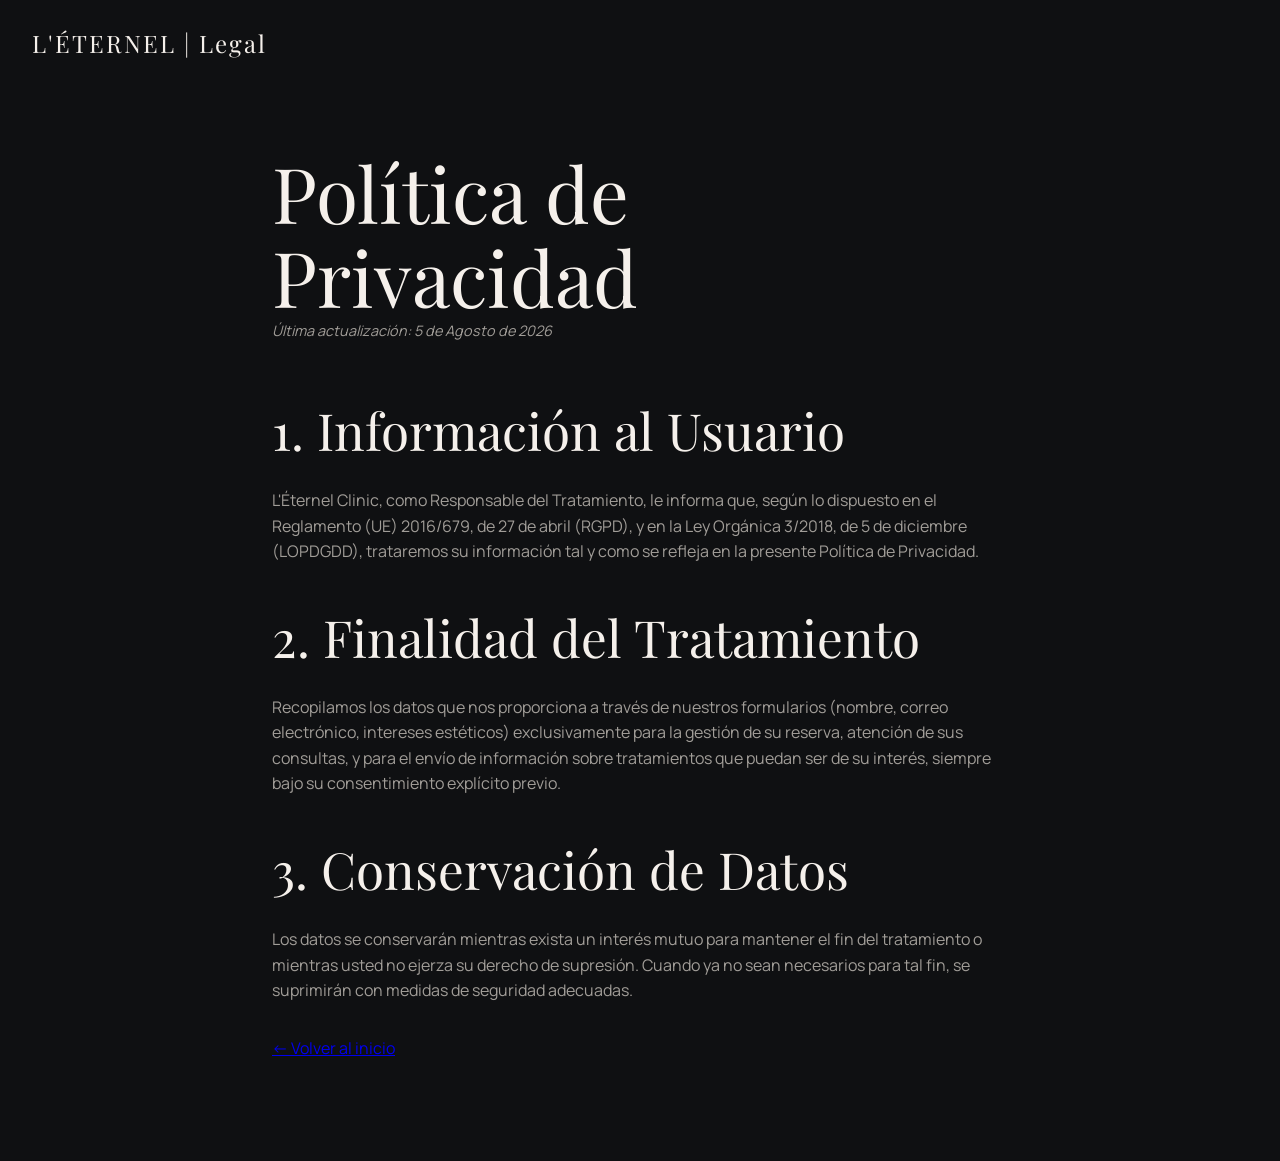
==== privacy.html @ 7c39fece "Add files via upload" ====
<!DOCTYPE html>
<html lang="es">
<head>
    <meta charset="UTF-8">
    <meta name="viewport" content="width=device-width, initial-scale=1.0">
    <title>Política de Privacidad | L'Éternel Clinic</title>
    <link href="https://fonts.googleapis.com/css2?family=Manrope:wght@300;400;600&family=Playfair+Display:ital,wght@0,400;0,600;1,400&display=swap" rel="stylesheet">
    <link rel="stylesheet" href="styles.css">
</head>
<body class="page-legal">

    <nav class="navbar solid-nav">
        <div class="nav-container">
            <a href="index.html" class="logo">L'ÉTERNEL <span>| Legal</span></a>
        </div>
    </nav>

    <main class="legal-content">
        <h1>Política de Privacidad</h1>
        <p class="last-updated">Última actualización: 5 de Agosto de 2026</p>
        
        <h2>1. Información al Usuario</h2>
        <p>L'Éternel Clinic, como Responsable del Tratamiento, le informa que, según lo dispuesto en el Reglamento (UE) 2016/679, de 27 de abril (RGPD), y en la Ley Orgánica 3/2018, de 5 de diciembre (LOPDGDD), trataremos su información tal y como se refleja en la presente Política de Privacidad.</p>

        <h2>2. Finalidad del Tratamiento</h2>
        <p>Recopilamos los datos que nos proporciona a través de nuestros formularios (nombre, correo electrónico, intereses estéticos) exclusivamente para la gestión de su reserva, atención de sus consultas, y para el envío de información sobre tratamientos que puedan ser de su interés, siempre bajo su consentimiento explícito previo.</p>

        <h2>3. Conservación de Datos</h2>
        <p>Los datos se conservarán mientras exista un interés mutuo para mantener el fin del tratamiento o mientras usted no ejerza su derecho de supresión. Cuando ya no sean necesarios para tal fin, se suprimirán con medidas de seguridad adecuadas.</p>

        <a href="index.html" class="link-arrow">← Volver al inicio</a>
    </main>

</body>
</html>
---- styles.css ----
/* =========================================
   VARIABLES & RESET
========================================= */
:root {
    /* Paleta Dark Luxury */
    --bg-dark: #0f1012;
    --bg-card: #181a1e;
    --text-main: #f5f0eb;
    --text-muted: #a19d98;
    --accent-gold: #d4af37;
    --accent-gold-hover: #e8c351;
    --nude: #e6dac3;
    
    /* Tipografía */
    --font-heading: 'Playfair Display', serif;
    --font-body: 'Manrope', sans-serif;
    
    /* Efectos */
    --transition: all 0.4s cubic-bezier(0.25, 1, 0.5, 1);
    --radius-lg: 24px;
    --radius-sm: 8px;
}

* {
    margin: 0;
    padding: 0;
    box-sizing: border-box;
}

html {
    scroll-behavior: smooth;
}

body {
    background-color: var(--bg-dark);
    color: var(--text-main);
    font-family: var(--font-body);
    line-height: 1.6;
    overflow-x: hidden;
}

/* =========================================
   TYPOGRAPHY & UTILS
========================================= */
h1, h2, h3, h4 {
    font-family: var(--font-heading);
    font-weight: 400;
}

h1 { font-size: clamp(3rem, 6vw, 5.5rem); line-height: 1.1; }
h2 { font-size: clamp(2.5rem, 4vw, 3.5rem); margin-bottom: 1rem; }
em { font-style: italic; color: var(--accent-gold); }

/* Reveal Animations */
.reveal {
    opacity: 0;
    transition: var(--transition);
    transition-duration: 1s;
}
.reveal.active {
    opacity: 1;
    transform: translateY(0);
}
.slide-up { transform: translateY(40px); }
.fade-in { transform: translateY(0); }
.delay-1 { transition-delay: 0.2s; }
.delay-2 { transition-delay: 0.4s; }

/* Buttons */
.btn-primary, .btn-secondary {
    display: inline-block;
    padding: 1rem 2rem;
    border-radius: 50px;
    font-size: 0.9rem;
    text-transform: uppercase;
    letter-spacing: 1px;
    text-decoration: none;
    transition: var(--transition);
    cursor: pointer;
    border: none;
}
.btn-primary {
    background-color: var(--accent-gold);
    color: var(--bg-dark);
    font-weight: 600;
}
.btn-primary:hover {
    background-color: var(--accent-gold-hover);
    transform: translateY(-3px);
    box-shadow: 0 10px 20px rgba(212, 175, 55, 0.2);
}
.btn-secondary {
    background-color: transparent;
    color: var(--text-main);
    border: 1px solid var(--text-main);
}
.btn-secondary:hover {
    background-color: var(--text-main);
    color: var(--bg-dark);
}

/* =========================================
   NAVIGATION (Glassmorphism)
========================================= */
.navbar {
    position: fixed;
    top: 0; width: 100%;
    z-index: 1000;
    padding: 1.5rem 0;
    transition: var(--transition);
}
.navbar.scrolled {
    background: rgba(15, 16, 18, 0.7);
    backdrop-filter: blur(15px);
    -webkit-backdrop-filter: blur(15px);
    padding: 1rem 0;
    border-bottom: 1px solid rgba(255,255,255,0.05);
}
.nav-container {
    max-width: 1400px;
    margin: 0 auto;
    padding: 0 2rem;
    display: flex;
    justify-content: space-between;
    align-items: center;
}
.logo {
    font-family: var(--font-heading);
    font-size: 1.5rem;
    color: var(--text-main);
    text-decoration: none;
    letter-spacing: 2px;
}
.nav-links { display: flex; gap: 2rem; }
.nav-links a {
    color: var(--text-main);
    text-decoration: none;
    font-size: 0.9rem;
    text-transform: uppercase;
    letter-spacing: 1px;
    transition: var(--transition);
}
.nav-links a:hover { color: var(--accent-gold); }

/* Hamburguesa Mobile */
.hamburger {
    display: none;
    background: none; border: none;
    cursor: pointer;
    width: 30px; height: 20px;
    position: relative;
    z-index: 1001;
}
.hamburger span {
    display: block; width: 100%; height: 2px;
    background: var(--text-main);
    position: absolute; left: 0;
    transition: var(--transition);
}
.hamburger span:nth-child(1) { top: 0; }
.hamburger span:nth-child(2) { bottom: 0; }
.hamburger.open span:nth-child(1) { top: 9px; transform: rotate(45deg); }
.hamburger.open span:nth-child(2) { bottom: 9px; transform: rotate(-45deg); }

/* =========================================
   HERO SECTION
========================================= */
.hero {
    height: 100vh;
    display: flex; align-items: center;
    position: relative;
    padding: 0 2rem;
}
.hero-bg {
    position: absolute;
    top: 0; left: 0; width: 100%; height: 100%;
    z-index: -1;
}
.hero-bg img {
    width: 100%; height: 100%; object-fit: cover;
}
.hero-overlay {
    position: absolute; top: 0; left: 0; width: 100%; height: 100%;
    background: linear-gradient(to right, rgba(15,16,18,0.95) 20%, rgba(15,16,18,0.2) 100%);
}
.hero-content {
    max-width: 700px;
    margin-left: 5vw;
}
.hero-content p {
    font-size: 1.2rem;
    color: var(--text-muted);
    margin: 1.5rem 0 2.5rem;
}
.hero-actions { display: flex; gap: 1rem; }

/* =========================================
   MANIFIESTO (Editorial)
========================================= */
.manifesto { padding: 10rem 2rem; max-width: 1400px; margin: 0 auto; }
.manifesto-grid {
    display: grid; grid-template-columns: 1fr 1fr; gap: 6rem; align-items: center;
}
.eyebrow {
    color: var(--accent-gold);
    text-transform: uppercase; letter-spacing: 2px; font-size: 0.8rem;
}
.manifesto-text p {
    color: var(--text-muted); margin-bottom: 1.5rem; font-size: 1.1rem;
}
.manifesto-img img {
    width: 100%; border-radius: var(--radius-lg);
    border-top-left-radius: 150px; /* Toque asimétrico */
}

/* =========================================
   SERVICES (Bento Grid)
========================================= */
.services { padding: 5rem 2rem 10rem; max-width: 1400px; margin: 0 auto; }
.section-header { text-align: center; margin-bottom: 4rem; }
.section-header p { color: var(--text-muted); }

.bento-grid {
    display: grid;
    grid-template-columns: repeat(3, 1fr);
    grid-template-rows: repeat(2, 300px);
    gap: 1.5rem;
}
.bento-item {
    border-radius: var(--radius-lg);
    overflow: hidden;
    position: relative;
    background-size: cover;
    background-position: center;
    transition: var(--transition);
}
.bento-item:hover { transform: scale(0.98); }
.bento-item.large { grid-column: span 2; grid-row: span 2; }
.bento-item.wide { grid-column: span 2; }

.bento-content {
    height: 100%; padding: 2rem;
    display: flex; flex-direction: column; justify-content: flex-end;
    background: linear-gradient(to top, rgba(0,0,0,0.8), transparent);
}
.dark-card { background: var(--bg-card); justify-content: flex-start; }
.nude-card { background: var(--nude); color: var(--bg-dark); justify-content: flex-start; }
.image-card { justify-content: center; align-items: center; text-align: center; }

/* =========================================
   RESULTADOS (Antes y Después JS)
========================================= */
.results { padding: 5rem 2rem; }
.compare-wrapper {
    max-width: 900px; margin: 0 auto;
    border-radius: var(--radius-lg); overflow: hidden;
    box-shadow: 0 20px 50px rgba(0,0,0,0.5);
}
.compare-container {
    position: relative; width: 100%;
    aspect-ratio: 16/9;
    --pos: 50%; /* JS actualiza esta variable */
}
.compare-container img {
    position: absolute; top: 0; left: 0;
    width: 100%; height: 100%; object-fit: cover;
}
.img-before {
    /* Recorta la imagen del ANTES siguiendo la posición del slider */
    clip-path: polygon(0 0, var(--pos) 0, var(--pos) 100%, 0 100%);
}
.slider {
    position: absolute; top: 0; left: 0; width: 100%; height: 100%;
    opacity: 0; cursor: ew-resize; z-index: 10; /* Invisible pero interactivo */
}
.slider-line {
    position: absolute; top: 0; bottom: 0;
    left: var(--pos); transform: translateX(-50%);
    width: 2px; background: white; pointer-events: none; z-index: 5;
}
.slider-button {
    position: absolute; top: 50%; left: 50%; transform: translate(-50%, -50%);
    width: 40px; height: 40px; border-radius: 50%; background: white;
    color: var(--bg-dark); display: flex; align-items: center; justify-content: center;
    font-size: 1.2rem; box-shadow: 0 0 15px rgba(0,0,0,0.3);
}

/* =========================================
   FAQ (Acordeón Minimalista)
========================================= */
.faq-section { padding: 5rem 2rem 10rem; max-width: 800px; margin: 0 auto; }
.faq-item {
    border-bottom: 1px solid rgba(255,255,255,0.1);
    margin-bottom: 1rem;
}
.faq-question {
    width: 100%; background: none; border: none; color: var(--text-main);
    font-family: var(--font-heading); font-size: 1.3rem; text-align: left;
    padding: 1.5rem 0; cursor: pointer; display: flex; justify-content: space-between;
}
.faq-question::after {
    content: '+'; color: var(--accent-gold); transition: var(--transition);
}
.faq-question.active::after { transform: rotate(45deg); }
.faq-answer {
    max-height: 0; overflow: hidden; transition: max-height 0.4s ease;
}
.faq-answer p { padding-bottom: 1.5rem; color: var(--text-muted); }

/* =========================================
   CONTACTO (GDPR Compliant)
========================================= */
.contact { padding: 5rem 2rem; background: var(--bg-card); display: flex; justify-content: center; }
.contact-box { max-width: 600px; width: 100%; text-align: center; }
.contact-form { margin-top: 3rem; text-align: left; }
.form-group { margin-bottom: 1.5rem; }
.form-group input, .form-group select {
    width: 100%; padding: 1.2rem; background: var(--bg-dark);
    border: 1px solid rgba(255,255,255,0.1); border-radius: var(--radius-sm);
    color: var(--text-main); font-family: var(--font-body); outline: none;
    transition: var(--transition);
}
.form-group input:focus, .form-group select:focus { border-color: var(--accent-gold); }
.checkbox-group { display: flex; gap: 10px; align-items: flex-start; }
.checkbox-group input { width: auto; margin-top: 5px; }
.checkbox-group label, .checkbox-group a { color: var(--text-muted); font-size: 0.85rem; }
.checkbox-group a { color: var(--accent-gold); }
.full-width { width: 100%; }

/* =========================================
   FOOTER
========================================= */
.footer { padding: 5rem 2rem 2rem; background: #080809; border-top: 1px solid rgba(255,255,255,0.05); }
.footer-grid { max-width: 1400px; margin: 0 auto; display: grid; grid-template-columns: 2fr 1fr 1fr; gap: 3rem; }
.footer h4 { color: var(--accent-gold); margin-bottom: 1.5rem; font-family: var(--font-body); letter-spacing: 1px; text-transform: uppercase; font-size: 0.9rem;}
.footer a { display: block; color: var(--text-muted); text-decoration: none; margin-bottom: 0.8rem; transition: var(--transition); }
.footer a:hover { color: var(--text-main); }
.footer-bottom { text-align: center; margin-top: 4rem; padding-top: 2rem; border-top: 1px solid rgba(255,255,255,0.05); color: var(--text-muted); font-size: 0.8rem; }

/* =========================================
   BANNER DE COOKIES
========================================= */
.cookie-banner {
    position: fixed; bottom: -100%; left: 0; width: 100%;
    background: rgba(24, 26, 30, 0.95); backdrop-filter: blur(10px);
    border-top: 1px solid rgba(255,255,255,0.1);
    z-index: 2000; padding: 2rem; transition: bottom 0.6s ease;
    box-shadow: 0 -10px 30px rgba(0,0,0,0.5);
}
.cookie-banner.show { bottom: 0; }
.cookie-content { max-width: 1400px; margin: 0 auto; display: flex; justify-content: space-between; align-items: center; gap: 2rem; }
.cookie-content p { font-size: 0.9rem; color: var(--text-muted); flex: 1; }
.cookie-buttons { display: flex; gap: 1rem; flex-shrink: 0; }
.small { padding: 0.6rem 1.2rem; font-size: 0.8rem; }

/* =========================================
   PÁGINAS SECUNDARIAS
========================================= */
.page-service .navbar, .page-legal .navbar { background: var(--bg-dark); }
.service-hero { height: 70vh; display: flex; align-items: center; padding: 0 5vw; margin-top: 80px; gap: 4rem; }
.service-hero-content { flex: 1; }
.service-hero-img { flex: 1; border-radius: var(--radius-lg); overflow: hidden; height: 100%; }
.service-hero-img img { width: 100%; height: 100%; object-fit: cover; }
.legal-content { max-width: 800px; margin: 150px auto 100px; padding: 0 2rem; }
.legal-content p { color: var(--text-muted); margin-bottom: 2rem; }
.last-updated { font-style: italic; font-size: 0.9rem; margin-bottom: 3rem !important;}

/* =========================================
   RESPONSIVE (Mobile First & Adapts)
========================================= */
@media (max-width: 900px) {
    .manifesto-grid, .service-hero { grid-template-columns: 1fr; flex-direction: column; height: auto; }
    .bento-grid { grid-template-columns: 1fr; grid-template-rows: auto; }
    .bento-item, .bento-item.large, .bento-item.wide { grid-column: span 1; grid-row: span 1; height: 300px; }
    .footer-grid { grid-template-columns: 1fr; text-align: center; }
    
    .nav-links, .nav-cta {
        position: fixed; top: 0; right: -100%; width: 100%; height: 100vh;
        background: var(--bg-dark); flex-direction: column; align-items: center;
        justify-content: center; transition: var(--transition);
    }
    .nav-links.active { right: 0; }
    .nav-links a { font-size: 2rem; margin-bottom: 1.5rem; }
    .hamburger { display: block; }
    .hero-content { margin-left: 0; text-align: center; }
    .hero-actions { flex-direction: column; }
    .cookie-content { flex-direction: column; text-align: center; }
}
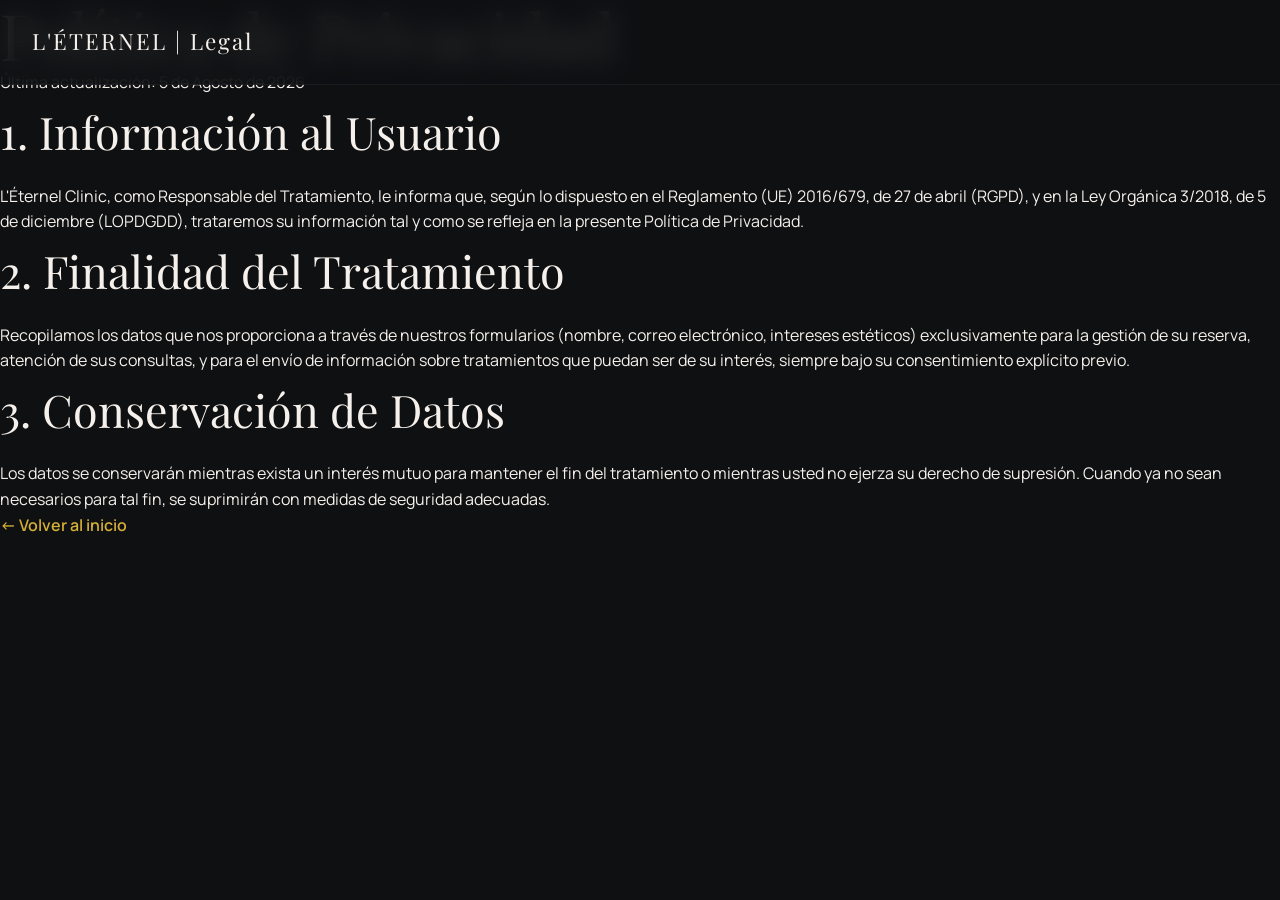
==== commit d616ef47: "Add files via upload" ====
--- a/privacy.html
+++ b/privacy.html
@@ -31,5 +31,11 @@
         <a href="index.html" class="link-arrow">← Volver al inicio</a>
     </main>
 
+<main class="legal-content">
+        <!-- (Tu contenido legal actual) -->
+    </main>
+
+    <!-- Script añadido al final para menú responsivo en esta página -->
+    <script src="script.js"></script>
 </body>
 </html>
--- a/styles.css
+++ b/styles.css
@@ -1,8 +1,21 @@
-/* =========================================
-   VARIABLES & RESET
+/* Añade esto a la regla html (arriba del todo en tu CSS) */
+html {
+    scroll-behavior: smooth;
+    background-color: var(--bg-dark);
+    scroll-padding-top: 80px; /* Compensa la altura del navbar fijo en los enlaces ancla */
+}
+
+/* Modifica el estado focus (en la Sección 10. FAQ & CONTACTO) */
+.form-group input:focus, .form-group select:focus { 
+    border-color: var(--accent-gold); 
+    outline: 2px solid rgba(212, 175, 55, 0.5); /* Mejor visibilidad y accesibilidad */
+    outline-offset: 2px;
+}
+
+/* =========================================
+   1. RESET GLOBAL Y BLINDAJE DE IMÁGENES
 ========================================= */
 :root {
-    /* Paleta Dark Luxury */
     --bg-dark: #0f1012;
     --bg-card: #181a1e;
     --text-main: #f5f0eb;
@@ -11,24 +24,31 @@
     --accent-gold-hover: #e8c351;
     --nude: #e6dac3;
     
-    /* Tipografía */
-    --font-heading: 'Playfair Display', serif;
+    --font-heading: 'Playfair Display', Georgia, serif;
     --font-body: 'Manrope', sans-serif;
     
-    /* Efectos */
     --transition: all 0.4s cubic-bezier(0.25, 1, 0.5, 1);
     --radius-lg: 24px;
     --radius-sm: 8px;
 }
 
-* {
+*, *::before, *::after {
     margin: 0;
     padding: 0;
     box-sizing: border-box;
 }
 
+/* Evita que cualquier imagen desborde su contenedor */
+img {
+    max-width: 100%;
+    height: auto;
+    display: block;
+    object-fit: cover;
+}
+
 html {
     scroll-behavior: smooth;
+    background-color: var(--bg-dark);
 }
 
 body {
@@ -37,57 +57,66 @@
     font-family: var(--font-body);
     line-height: 1.6;
     overflow-x: hidden;
-}
-
-/* =========================================
-   TYPOGRAPHY & UTILS
+    width: 100%;
+}
+
+/* Accesibilidad: Oculta visualmente los labels de formularios sin perderlos para lectores de pantalla */
+.visually-hidden {
+    position: absolute; width: 1px; height: 1px; padding: 0; margin: -1px;
+    overflow: hidden; clip: rect(0, 0, 0, 0); border: 0;
+}
+
+/* =========================================
+   2. TIPOGRAFÍA Y BOTONES
 ========================================= */
 h1, h2, h3, h4 {
     font-family: var(--font-heading);
     font-weight: 400;
-}
-
-h1 { font-size: clamp(3rem, 6vw, 5.5rem); line-height: 1.1; }
-h2 { font-size: clamp(2.5rem, 4vw, 3.5rem); margin-bottom: 1rem; }
+    color: var(--text-main); /* Asegura contraste en encabezados globales */
+}
+
+h1 { font-size: clamp(2.5rem, 5vw, 5rem); line-height: 1.1; }
+h2 { font-size: clamp(2rem, 3.5vw, 3rem); margin-bottom: 1rem; }
 em { font-style: italic; color: var(--accent-gold); }
 
-/* Reveal Animations */
+/* Animaciones Reveal */
 .reveal {
     opacity: 0;
     transition: var(--transition);
-    transition-duration: 1s;
+    transition-duration: 0.8s;
 }
 .reveal.active {
     opacity: 1;
-    transform: translateY(0);
+    transform: translateY(0) !important;
 }
 .slide-up { transform: translateY(40px); }
 .fade-in { transform: translateY(0); }
 .delay-1 { transition-delay: 0.2s; }
 .delay-2 { transition-delay: 0.4s; }
 
-/* Buttons */
+/* Botones */
 .btn-primary, .btn-secondary {
     display: inline-block;
-    padding: 1rem 2rem;
+    padding: 0.9rem 2rem;
     border-radius: 50px;
-    font-size: 0.9rem;
+    font-size: 0.85rem;
     text-transform: uppercase;
     letter-spacing: 1px;
     text-decoration: none;
     transition: var(--transition);
     cursor: pointer;
     border: none;
+    text-align: center;
 }
 .btn-primary {
     background-color: var(--accent-gold);
-    color: var(--bg-dark);
+    color: var(--bg-dark); /* Texto oscuro sobre oro para legibilidad */
     font-weight: 600;
 }
 .btn-primary:hover {
     background-color: var(--accent-gold-hover);
     transform: translateY(-3px);
-    box-shadow: 0 10px 20px rgba(212, 175, 55, 0.2);
+    box-shadow: 0 10px 20px rgba(212, 175, 55, 0.25);
 }
 .btn-secondary {
     background-color: transparent;
@@ -100,24 +129,23 @@
 }
 
 /* =========================================
-   NAVIGATION (Glassmorphism)
+   3. NAVEGACIÓN
 ========================================= */
 .navbar {
     position: fixed;
-    top: 0; width: 100%;
+    top: 0; 
+    left: 0;
+    width: 100%;
     z-index: 1000;
     padding: 1.5rem 0;
     transition: var(--transition);
-}
-.navbar.scrolled {
-    background: rgba(15, 16, 18, 0.7);
-    backdrop-filter: blur(15px);
-    -webkit-backdrop-filter: blur(15px);
-    padding: 1rem 0;
+    background: rgba(15, 16, 18, 0.85);
+    backdrop-filter: blur(12px);
+    -webkit-backdrop-filter: blur(12px);
     border-bottom: 1px solid rgba(255,255,255,0.05);
 }
 .nav-container {
-    max-width: 1400px;
+    max-width: 1300px;
     margin: 0 auto;
     padding: 0 2rem;
     display: flex;
@@ -126,28 +154,29 @@
 }
 .logo {
     font-family: var(--font-heading);
-    font-size: 1.5rem;
+    font-size: 1.4rem;
     color: var(--text-main);
     text-decoration: none;
     letter-spacing: 2px;
 }
-.nav-links { display: flex; gap: 2rem; }
+.nav-links { display: flex; gap: 2rem; align-items: center; }
 .nav-links a {
     color: var(--text-main);
     text-decoration: none;
-    font-size: 0.9rem;
+    font-size: 0.85rem;
     text-transform: uppercase;
     letter-spacing: 1px;
     transition: var(--transition);
 }
 .nav-links a:hover { color: var(--accent-gold); }
 
-/* Hamburguesa Mobile */
 .hamburger {
     display: none;
-    background: none; border: none;
+    background: none; 
+    border: none;
     cursor: pointer;
-    width: 30px; height: 20px;
+    width: 30px; 
+    height: 20px;
     position: relative;
     z-index: 1001;
 }
@@ -159,71 +188,149 @@
 }
 .hamburger span:nth-child(1) { top: 0; }
 .hamburger span:nth-child(2) { bottom: 0; }
-.hamburger.open span:nth-child(1) { top: 9px; transform: rotate(45deg); }
-.hamburger.open span:nth-child(2) { bottom: 9px; transform: rotate(-45deg); }
-
-/* =========================================
-   HERO SECTION
+
+/* =========================================
+   4. HERO SECTION
 ========================================= */
 .hero {
-    height: 100vh;
-    display: flex; align-items: center;
+    min-height: 100vh;
+    display: flex; 
+    align-items: center;
     position: relative;
-    padding: 0 2rem;
+    padding: 8rem 2rem 4rem;
+    overflow: hidden;
 }
 .hero-bg {
     position: absolute;
-    top: 0; left: 0; width: 100%; height: 100%;
-    z-index: -1;
+    top: 0; left: 0; 
+    width: 100%; height: 100%;
+    z-index: 1;
 }
 .hero-bg img {
-    width: 100%; height: 100%; object-fit: cover;
+    width: 100%; height: 100%;
+    object-fit: cover;
 }
 .hero-overlay {
-    position: absolute; top: 0; left: 0; width: 100%; height: 100%;
-    background: linear-gradient(to right, rgba(15,16,18,0.95) 20%, rgba(15,16,18,0.2) 100%);
+    position: absolute; 
+    top: 0; left: 0; 
+    width: 100%; height: 100%;
+    background: linear-gradient(90deg, rgba(15,16,18,0.95) 30%, rgba(15,16,18,0.4) 100%);
+    z-index: 2;
 }
 .hero-content {
-    max-width: 700px;
-    margin-left: 5vw;
+    position: relative;
+    z-index: 3;
+    max-width: 650px;
+    margin-left: clamp(1rem, 5vw, 4rem);
 }
 .hero-content p {
-    font-size: 1.2rem;
-    color: var(--text-muted);
+    font-size: 1.1rem;
+    color: var(--text-muted); /* Gris claro sobre fondo oscuro, buen contraste */
     margin: 1.5rem 0 2.5rem;
 }
-.hero-actions { display: flex; gap: 1rem; }
-
-/* =========================================
-   MANIFIESTO (Editorial)
-========================================= */
-.manifesto { padding: 10rem 2rem; max-width: 1400px; margin: 0 auto; }
+.hero-actions { display: flex; gap: 1rem; flex-wrap: wrap; }
+
+/* =========================================
+   5. MANIFIESTO
+========================================= */
+.manifesto { 
+    padding: 8rem 2rem; 
+    max-width: 1300px; 
+    margin: 0 auto; 
+}
 .manifesto-grid {
-    display: grid; grid-template-columns: 1fr 1fr; gap: 6rem; align-items: center;
+    display: grid; 
+    grid-template-columns: 1fr 1fr; 
+    gap: 4rem; 
+    align-items: center;
 }
 .eyebrow {
     color: var(--accent-gold);
-    text-transform: uppercase; letter-spacing: 2px; font-size: 0.8rem;
+    text-transform: uppercase; 
+    letter-spacing: 2px; 
+    font-size: 0.8rem;
+    display: block;
+    margin-bottom: 0.5rem;
+    font-weight: 600;
 }
 .manifesto-text p {
-    color: var(--text-muted); margin-bottom: 1.5rem; font-size: 1.1rem;
+    color: var(--text-muted); 
+    margin-bottom: 1.5rem; 
+    font-size: 1rem;
+}
+.manifesto-img {
+    width: 100%;
+    height: 100%;
+    max-height: 500px;
+    border-radius: var(--radius-lg);
+    border-top-left-radius: 120px;
+    overflow: hidden;
 }
 .manifesto-img img {
-    width: 100%; border-radius: var(--radius-lg);
-    border-top-left-radius: 150px; /* Toque asimétrico */
-}
-
-/* =========================================
-   SERVICES (Bento Grid)
-========================================= */
-.services { padding: 5rem 2rem 10rem; max-width: 1400px; margin: 0 auto; }
-.section-header { text-align: center; margin-bottom: 4rem; }
+    width: 100%;
+    height: 100%;
+    object-fit: cover;
+}
+
+/* =========================================
+   6. TRATAMIENTO ESTRELLA
+========================================= */
+.featured-treatment {
+    padding: 6rem 2rem;
+    background-color: var(--bg-dark);
+}
+.featured-container {
+    max-width: 1200px;
+    margin: 0 auto;
+    display: grid;
+    grid-template-columns: 1fr 1fr;
+    gap: 4rem;
+    align-items: center;
+}
+.featured-image {
+    position: relative;
+    border-radius: var(--radius-lg);
+    overflow: hidden;
+}
+.badge-featured {
+    position: absolute;
+    top: 20px;
+    left: 20px;
+    background: rgba(212, 175, 55, 0.9);
+    color: var(--bg-dark);
+    font-weight: bold;
+    padding: 6px 16px;
+    font-size: 0.8rem;
+    letter-spacing: 1px;
+    text-transform: uppercase;
+    border-radius: 20px;
+    backdrop-filter: blur(5px);
+}
+.featured-benefits {
+    list-style: none;
+    padding: 0;
+    margin: 2rem 0;
+}
+.featured-benefits li {
+    margin-bottom: 0.8rem;
+    color: var(--text-muted);
+}
+
+/* =========================================
+   7. BENTO GRID (SERVICIOS)
+========================================= */
+.services { 
+    padding: 4rem 2rem 8rem; 
+    max-width: 1300px; 
+    margin: 0 auto; 
+}
+.section-header { text-align: center; margin-bottom: 3.5rem; }
 .section-header p { color: var(--text-muted); }
 
 .bento-grid {
     display: grid;
     grid-template-columns: repeat(3, 1fr);
-    grid-template-rows: repeat(2, 300px);
+    grid-auto-rows: 280px;
     gap: 1.5rem;
 }
 .bento-item {
@@ -232,157 +339,336 @@
     position: relative;
     background-size: cover;
     background-position: center;
-    transition: var(--transition);
-}
-.bento-item:hover { transform: scale(0.98); }
+    background-repeat: no-repeat;
+    transition: var(--transition);
+}
+.bento-item:hover { transform: translateY(-4px); }
 .bento-item.large { grid-column: span 2; grid-row: span 2; }
 .bento-item.wide { grid-column: span 2; }
 
 .bento-content {
-    height: 100%; padding: 2rem;
-    display: flex; flex-direction: column; justify-content: flex-end;
-    background: linear-gradient(to top, rgba(0,0,0,0.8), transparent);
-}
-.dark-card { background: var(--bg-card); justify-content: flex-start; }
-.nude-card { background: var(--nude); color: var(--bg-dark); justify-content: flex-start; }
-.image-card { justify-content: center; align-items: center; text-align: center; }
-
-/* =========================================
-   RESULTADOS (Antes y Después JS)
-========================================= */
-.results { padding: 5rem 2rem; }
+    width: 100%;
+    height: 100%; 
+    padding: 2rem;
+    display: flex; 
+    flex-direction: column; 
+    justify-content: flex-end;
+    background: linear-gradient(to top, rgba(15,16,18,0.95) 10%, rgba(15,16,18,0.2) 100%);
+}
+
+/* Asegurar que los textos sobre imágenes de los servicios sean blancos/claros */
+.bento-content h3 { color: var(--text-main); margin-bottom: 0.5rem; }
+.bento-content p { color: var(--text-muted); font-size: 0.95rem; }
+
+.dark-card { 
+    background: var(--bg-card); 
+    justify-content: center; 
+    border: 1px solid rgba(255,255,255,0.05);
+}
+
+/* CORRECCIÓN: Contraste en Nude Card */
+.nude-card { 
+    background: var(--nude); 
+    color: var(--bg-dark); 
+    justify-content: center; 
+}
+.nude-card h3, 
+.nude-card p,
+.nude-card .eyebrow,
+.nude-card .link-arrow { 
+    color: var(--bg-dark); /* Fuerza el oscuro sobre el beige claro */
+}
+.nude-card .link-arrow:hover {
+    opacity: 0.7; /* Da feedback visual al hacer hover */
+}
+
+.link-arrow {
+    color: var(--accent-gold);
+    text-decoration: none;
+    margin-top: 1rem;
+    font-weight: 600;
+    transition: var(--transition);
+}
+.link-arrow:hover {
+    color: var(--accent-gold-hover);
+}
+
+/* =========================================
+   8. RESULTADOS (SLIDER ANTES / DESPUÉS)
+========================================= */
+.results { padding: 4rem 2rem 8rem; }
 .compare-wrapper {
-    max-width: 900px; margin: 0 auto;
-    border-radius: var(--radius-lg); overflow: hidden;
-    box-shadow: 0 20px 50px rgba(0,0,0,0.5);
+    max-width: 850px; 
+    margin: 0 auto;
+    border-radius: var(--radius-lg); 
+    overflow: hidden;
+    box-shadow: 0 20px 40px rgba(0,0,0,0.6);
+    border: 1px solid rgba(255,255,255,0.08);
 }
 .compare-container {
-    position: relative; width: 100%;
-    aspect-ratio: 16/9;
-    --pos: 50%; /* JS actualiza esta variable */
+    position: relative; 
+    width: 100%;
+    height: 480px; 
+    --pos: 50%;
 }
 .compare-container img {
-    position: absolute; top: 0; left: 0;
-    width: 100%; height: 100%; object-fit: cover;
+    position: absolute; 
+    top: 0; left: 0;
+    width: 100%; 
+    height: 100%; 
+    object-fit: cover;
+    pointer-events: none;
 }
 .img-before {
-    /* Recorta la imagen del ANTES siguiendo la posición del slider */
     clip-path: polygon(0 0, var(--pos) 0, var(--pos) 100%, 0 100%);
+    z-index: 2;
+}
+.img-after {
+    z-index: 1;
 }
 .slider {
-    position: absolute; top: 0; left: 0; width: 100%; height: 100%;
-    opacity: 0; cursor: ew-resize; z-index: 10; /* Invisible pero interactivo */
+    position: absolute; 
+    top: 0; left: 0; 
+    width: 100%; height: 100%;
+    opacity: 0; 
+    cursor: ew-resize; 
+    z-index: 10;
 }
 .slider-line {
-    position: absolute; top: 0; bottom: 0;
-    left: var(--pos); transform: translateX(-50%);
-    width: 2px; background: white; pointer-events: none; z-index: 5;
+    position: absolute; 
+    top: 0; bottom: 0;
+    left: var(--pos); 
+    transform: translateX(-50%);
+    width: 2px; 
+    background: #ffffff; 
+    pointer-events: none; 
+    z-index: 5;
 }
 .slider-button {
-    position: absolute; top: 50%; left: 50%; transform: translate(-50%, -50%);
-    width: 40px; height: 40px; border-radius: 50%; background: white;
-    color: var(--bg-dark); display: flex; align-items: center; justify-content: center;
-    font-size: 1.2rem; box-shadow: 0 0 15px rgba(0,0,0,0.3);
-}
-
-/* =========================================
-   FAQ (Acordeón Minimalista)
-========================================= */
-.faq-section { padding: 5rem 2rem 10rem; max-width: 800px; margin: 0 auto; }
-.faq-item {
-    border-bottom: 1px solid rgba(255,255,255,0.1);
+    position: absolute; 
+    top: 50%; left: 50%; 
+    transform: translate(-50%, -50%);
+    width: 38px; height: 38px; 
+    border-radius: 50%; 
+    background: #ffffff;
+    color: var(--bg-dark); 
+    display: flex; 
+    align-items: center; 
+    justify-content: center;
+    font-size: 1rem; 
+    font-weight: bold;
+    box-shadow: 0 0 12px rgba(0,0,0,0.4);
+}
+
+/* =========================================
+   9. TESTIMONIOS Y EQUIPO MÉDICO
+========================================= */
+/* Testimonios */
+.testimonials {
+    padding: 6rem 2rem;
+    background: var(--bg-card);
+    border-top: 1px solid rgba(255,255,255,0.05);
+}
+.google-rating {
+    margin-top: 10px;
+    font-size: 0.95rem;
+    color: var(--text-muted);
+}
+.google-rating .stars {
+    color: var(--accent-gold);
+    margin-right: 6px;
+    font-size: 1.2rem;
+}
+.testimonials-grid {
+    max-width: 1200px;
+    margin: 3rem auto 0;
+    display: grid;
+    grid-template-columns: repeat(auto-fit, minmax(300px, 1fr));
+    gap: 2rem;
+}
+.testimonial-card {
+    background: var(--bg-dark);
+    padding: 2rem;
+    border-radius: var(--radius-lg);
+    border: 1px solid rgba(255,255,255,0.05);
+    display: flex;
+    flex-direction: column;
+    justify-content: space-between;
+}
+.quote-stars {
+    color: var(--accent-gold);
     margin-bottom: 1rem;
-}
+    font-size: 1.2rem;
+}
+.testimonial-card p {
+    color: var(--text-muted);
+    font-size: 0.95rem;
+    font-style: italic;
+}
+.author-info {
+    margin-top: 2rem;
+    display: flex;
+    flex-direction: column;
+    font-size: 0.9rem;
+    border-top: 1px solid rgba(255,255,255,0.1);
+    padding-top: 1rem;
+}
+.author-info strong { color: var(--text-main); }
+.author-info span { color: var(--accent-gold); font-size: 0.8rem; text-transform: uppercase; letter-spacing: 1px; }
+
+/* Equipo Médico */
+.team-section {
+    padding: 6rem 2rem;
+    background-color: var(--bg-dark);
+}
+.team-grid {
+    max-width: 1000px;
+    margin: 3rem auto 0;
+    display: grid;
+    grid-template-columns: repeat(auto-fit, minmax(320px, 1fr));
+    gap: 3rem;
+}
+.team-card {
+    background: var(--bg-card);
+    border-radius: var(--radius-lg);
+    overflow: hidden;
+    border: 1px solid rgba(255,255,255,0.05);
+    transition: var(--transition);
+}
+.team-card:hover {
+    transform: translateY(-5px);
+    border-color: rgba(212, 175, 55, 0.3);
+}
+.team-img img {
+    width: 100%;
+    height: 380px;
+    object-fit: cover;
+}
+.team-info { padding: 2rem; }
+.team-info h3 { font-size: 1.5rem; margin-bottom: 0.5rem; }
+.team-info .role {
+    display: block;
+    color: var(--accent-gold);
+    font-size: 0.85rem;
+    font-weight: 600;
+    margin-bottom: 1rem;
+    text-transform: uppercase;
+    letter-spacing: 1px;
+}
+.team-info p { color: var(--text-muted); font-size: 0.9rem; }
+
+/* =========================================
+   10. FAQ & CONTACTO
+========================================= */
+.faq-section { padding: 4rem 2rem 6rem; max-width: 800px; margin: 0 auto; }
+.faq-item { border-bottom: 1px solid rgba(255,255,255,0.1); margin-bottom: 0.5rem; }
 .faq-question {
     width: 100%; background: none; border: none; color: var(--text-main);
-    font-family: var(--font-heading); font-size: 1.3rem; text-align: left;
-    padding: 1.5rem 0; cursor: pointer; display: flex; justify-content: space-between;
-}
-.faq-question::after {
-    content: '+'; color: var(--accent-gold); transition: var(--transition);
-}
+    font-family: var(--font-heading); font-size: 1.2rem; text-align: left;
+    padding: 1.2rem 0; cursor: pointer; display: flex; justify-content: space-between; align-items: center;
+}
+.faq-question::after { content: '+'; color: var(--accent-gold); font-size: 1.4rem; transition: var(--transition); }
 .faq-question.active::after { transform: rotate(45deg); }
-.faq-answer {
-    max-height: 0; overflow: hidden; transition: max-height 0.4s ease;
-}
-.faq-answer p { padding-bottom: 1.5rem; color: var(--text-muted); }
-
-/* =========================================
-   CONTACTO (GDPR Compliant)
-========================================= */
-.contact { padding: 5rem 2rem; background: var(--bg-card); display: flex; justify-content: center; }
-.contact-box { max-width: 600px; width: 100%; text-align: center; }
-.contact-form { margin-top: 3rem; text-align: left; }
-.form-group { margin-bottom: 1.5rem; }
+.faq-answer { max-height: 0; overflow: hidden; transition: max-height 0.4s ease; }
+.faq-answer p { padding-bottom: 1.2rem; color: var(--text-muted); font-size: 0.95rem; }
+
+/* Contacto Rediseñado */
+.contact { 
+    padding: 6rem 2rem; 
+    background: var(--bg-card); 
+    border-top: 1px solid rgba(255,255,255,0.05);
+}
+.contact-grid {
+    max-width: 1200px;
+    margin: 0 auto;
+    display: grid;
+    grid-template-columns: 1fr 1fr;
+    gap: 4rem;
+    align-items: start;
+}
+.info-details { margin-top: 2.5rem; }
+.info-item { margin-bottom: 1.5rem; }
+.info-item strong { display: block; color: var(--text-main); margin-bottom: 0.3rem; font-size: 1.1rem; }
+.info-item p { color: var(--text-muted); }
+.info-item a { color: var(--accent-gold); text-decoration: none; transition: var(--transition); }
+.info-item a:hover { color: var(--text-main); }
+
+.contact-box { 
+    width: 100%; 
+    text-align: left; 
+    background: var(--bg-dark); 
+    padding: 3rem; 
+    border-radius: var(--radius-lg); 
+    border: 1px solid rgba(255,255,255,0.05); 
+}
+.contact-box h3 { font-size: 2rem; margin-bottom: 1.5rem; color: var(--text-main); }
+.contact-form { margin-top: 1.5rem; }
+.form-group { margin-bottom: 1.2rem; }
+
 .form-group input, .form-group select {
-    width: 100%; padding: 1.2rem; background: var(--bg-dark);
+    width: 100%; padding: 1rem; background: var(--bg-card);
     border: 1px solid rgba(255,255,255,0.1); border-radius: var(--radius-sm);
-    color: var(--text-main); font-family: var(--font-body); outline: none;
-    transition: var(--transition);
-}
+    color: var(--text-main); font-family: var(--font-body); outline: none; transition: var(--transition);
+}
+
+/* Color para el texto predictivo/placeholder de los inputs */
+.form-group input::placeholder, .form-group select::placeholder {
+    color: rgba(161, 157, 152, 0.6); /* --text-muted con opacidad */
+}
+
 .form-group input:focus, .form-group select:focus { border-color: var(--accent-gold); }
-.checkbox-group { display: flex; gap: 10px; align-items: flex-start; }
-.checkbox-group input { width: auto; margin-top: 5px; }
+.checkbox-group { display: flex; gap: 10px; align-items: center; margin-bottom: 1.5rem; }
+.checkbox-group input { width: auto; }
 .checkbox-group label, .checkbox-group a { color: var(--text-muted); font-size: 0.85rem; }
 .checkbox-group a { color: var(--accent-gold); }
 .full-width { width: 100%; }
 
 /* =========================================
-   FOOTER
-========================================= */
-.footer { padding: 5rem 2rem 2rem; background: #080809; border-top: 1px solid rgba(255,255,255,0.05); }
-.footer-grid { max-width: 1400px; margin: 0 auto; display: grid; grid-template-columns: 2fr 1fr 1fr; gap: 3rem; }
-.footer h4 { color: var(--accent-gold); margin-bottom: 1.5rem; font-family: var(--font-body); letter-spacing: 1px; text-transform: uppercase; font-size: 0.9rem;}
-.footer a { display: block; color: var(--text-muted); text-decoration: none; margin-bottom: 0.8rem; transition: var(--transition); }
+   11. FOOTER & COOKIES
+========================================= */
+.footer { padding: 4rem 2rem 2rem; background: #080809; border-top: 1px solid rgba(255,255,255,0.05); }
+.footer-grid { max-width: 1300px; margin: 0 auto; display: grid; grid-template-columns: 2fr 1fr 1fr 1fr; gap: 3rem; }
+.footer h4 { color: var(--accent-gold); margin-bottom: 1rem; font-size: 0.85rem; text-transform: uppercase; letter-spacing: 1px; }
+.footer a { display: block; color: var(--text-muted); text-decoration: none; margin-bottom: 0.6rem; font-size: 0.9rem; transition: var(--transition);}
 .footer a:hover { color: var(--text-main); }
-.footer-bottom { text-align: center; margin-top: 4rem; padding-top: 2rem; border-top: 1px solid rgba(255,255,255,0.05); color: var(--text-muted); font-size: 0.8rem; }
-
-/* =========================================
-   BANNER DE COOKIES
-========================================= */
+.sanitary-code { font-size: 0.8rem; color: var(--text-muted); margin-top: 8px; }
+.footer-bottom { text-align: center; margin-top: 3rem; padding-top: 1.5rem; border-top: 1px solid rgba(255,255,255,0.05); color: var(--text-muted); font-size: 0.8rem; }
+
 .cookie-banner {
     position: fixed; bottom: -100%; left: 0; width: 100%;
     background: rgba(24, 26, 30, 0.95); backdrop-filter: blur(10px);
     border-top: 1px solid rgba(255,255,255,0.1);
-    z-index: 2000; padding: 2rem; transition: bottom 0.6s ease;
-    box-shadow: 0 -10px 30px rgba(0,0,0,0.5);
+    z-index: 2000; padding: 1.5rem; transition: bottom 0.5s ease;
 }
 .cookie-banner.show { bottom: 0; }
-.cookie-content { max-width: 1400px; margin: 0 auto; display: flex; justify-content: space-between; align-items: center; gap: 2rem; }
-.cookie-content p { font-size: 0.9rem; color: var(--text-muted); flex: 1; }
-.cookie-buttons { display: flex; gap: 1rem; flex-shrink: 0; }
-.small { padding: 0.6rem 1.2rem; font-size: 0.8rem; }
-
-/* =========================================
-   PÁGINAS SECUNDARIAS
-========================================= */
-.page-service .navbar, .page-legal .navbar { background: var(--bg-dark); }
-.service-hero { height: 70vh; display: flex; align-items: center; padding: 0 5vw; margin-top: 80px; gap: 4rem; }
-.service-hero-content { flex: 1; }
-.service-hero-img { flex: 1; border-radius: var(--radius-lg); overflow: hidden; height: 100%; }
-.service-hero-img img { width: 100%; height: 100%; object-fit: cover; }
-.legal-content { max-width: 800px; margin: 150px auto 100px; padding: 0 2rem; }
-.legal-content p { color: var(--text-muted); margin-bottom: 2rem; }
-.last-updated { font-style: italic; font-size: 0.9rem; margin-bottom: 3rem !important;}
-
-/* =========================================
-   RESPONSIVE (Mobile First & Adapts)
+.cookie-content { max-width: 1300px; margin: 0 auto; display: flex; justify-content: space-between; align-items: center; gap: 1.5rem; }
+.cookie-content p { font-size: 0.85rem; color: var(--text-main); /* Cambiado de text-muted a text-main para máxima legibilidad */ }
+.cookie-buttons { display: flex; gap: 0.8rem; }
+.small { padding: 0.5rem 1.2rem; font-size: 0.8rem; }
+
+/* =========================================
+   12. RESPONSIVE
 ========================================= */
 @media (max-width: 900px) {
-    .manifesto-grid, .service-hero { grid-template-columns: 1fr; flex-direction: column; height: auto; }
-    .bento-grid { grid-template-columns: 1fr; grid-template-rows: auto; }
-    .bento-item, .bento-item.large, .bento-item.wide { grid-column: span 1; grid-row: span 1; height: 300px; }
-    .footer-grid { grid-template-columns: 1fr; text-align: center; }
-    
-    .nav-links, .nav-cta {
+    .manifesto-grid { grid-template-columns: 1fr; gap: 2rem; }
+    
+    .featured-container, 
+    .contact-grid { grid-template-columns: 1fr; gap: 3rem; }
+    
+    .bento-grid { grid-template-columns: 1fr; grid-auto-rows: 250px; }
+    .bento-item.large, .bento-item.wide { grid-column: span 1; grid-row: span 1; }
+    
+    .compare-container { height: 320px; }
+    
+    .footer-grid { grid-template-columns: 1fr; gap: 2rem; text-align: center; }
+    
+    .cookie-content { flex-direction: column; text-align: center; }
+    
+    .nav-links {
         position: fixed; top: 0; right: -100%; width: 100%; height: 100vh;
-        background: var(--bg-dark); flex-direction: column; align-items: center;
-        justify-content: center; transition: var(--transition);
+        background: var(--bg-dark); flex-direction: column; justify-content: center;
+        transition: var(--transition);
     }
     .nav-links.active { right: 0; }
-    .nav-links a { font-size: 2rem; margin-bottom: 1.5rem; }
     .hamburger { display: block; }
-    .hero-content { margin-left: 0; text-align: center; }
-    .hero-actions { flex-direction: column; }
-    .cookie-content { flex-direction: column; text-align: center; }
 }
